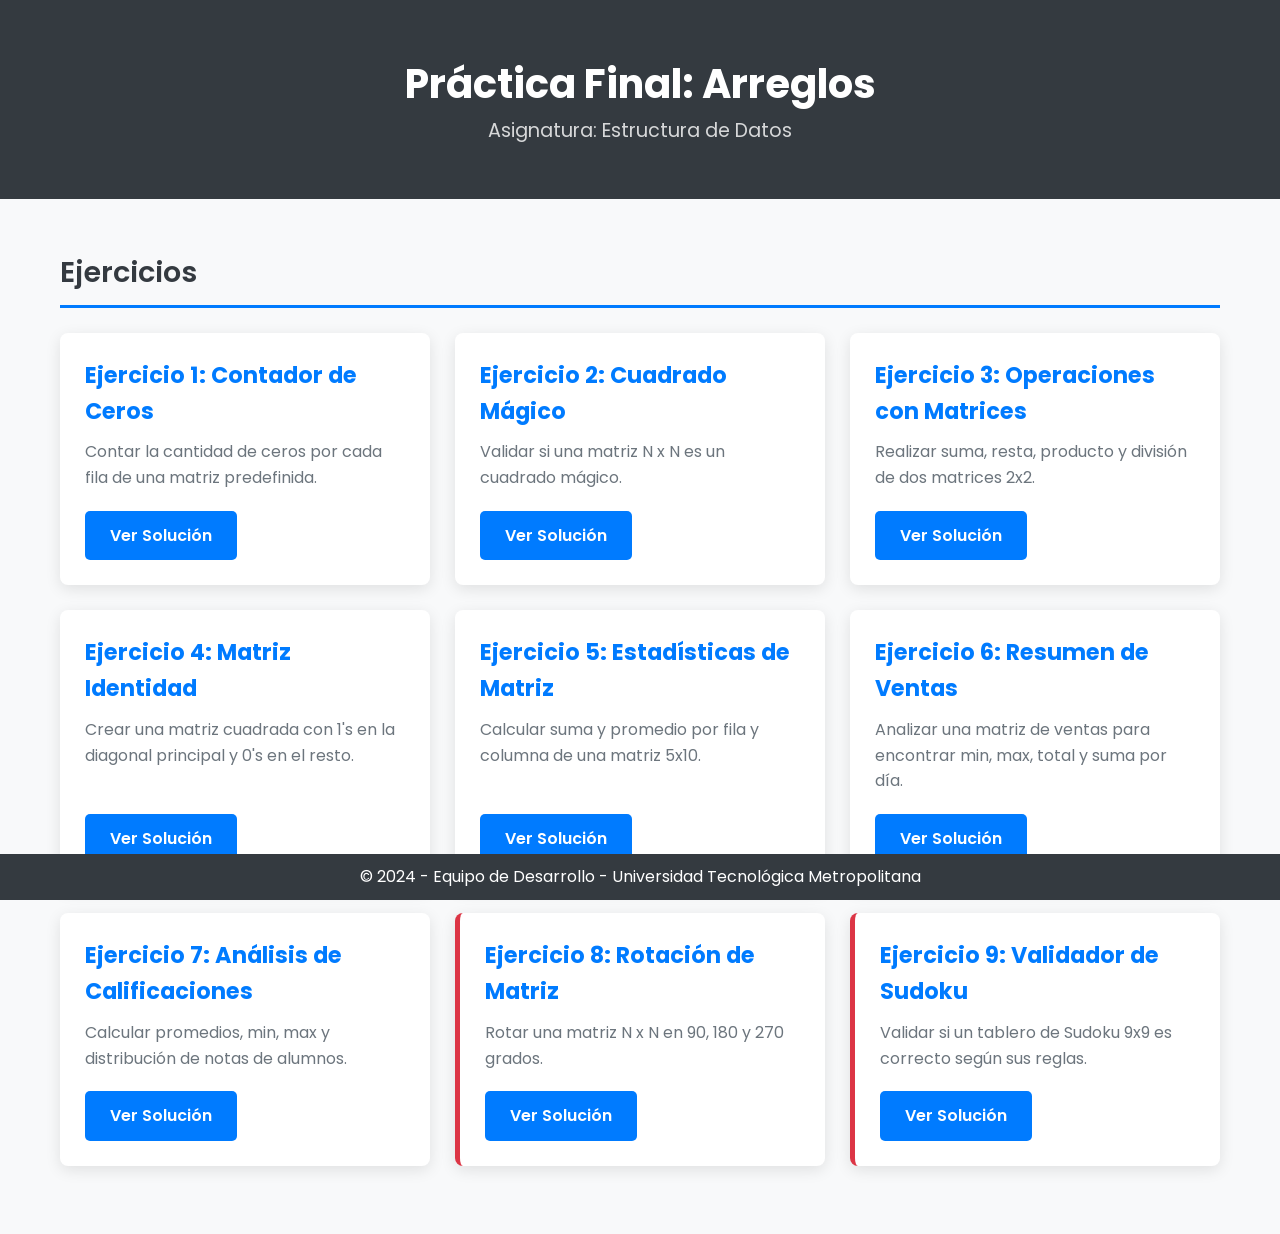
==== index.html @ a3f240a6 "uribe ya hice mi parte qleros" ====
<!DOCTYPE html>
<html lang="es">
<head>
    <meta charset="UTF-8">
    <meta name="viewport" content="width=device-width, initial-scale=1.0">
    <title>Proyecto Final - Estructura de Datos</title>
    <link rel="stylesheet" href="styles/style.css">
    <link href="https://fonts.googleapis.com/css2?family=Poppins:wght@400;600;700&display=swap" rel="stylesheet">
</head>
<body>

    <header class="main-header">
        <div class="container">
            <h1>Práctica Final: Arreglos</h1>
            <p class="subtitle">Asignatura: Estructura de Datos</p>
        </div>
    </header>

    <main class="container">
        <section class="team-section">
            <h2>Ejercicios</h2>
            <div class="exercise-grid">
                <div class="card">
                    <h3>Ejercicio 1: Contador de Ceros</h3>
                    <p>Contar la cantidad de ceros por cada fila de una matriz predefinida.</p>
                    <a href="pages/ejercicio1.html" class="btn">Ver Solución</a>
                </div>
                <div class="card">
                    <h3>Ejercicio 2: Cuadrado Mágico</h3>
                    <p>Validar si una matriz N x N es un cuadrado mágico.</p>
                    <a href="pages/ejercicio2.html" class="btn">Ver Solución</a>
                </div>
                <div class="card">
                    <h3>Ejercicio 3: Operaciones con Matrices</h3>
                    <p>Realizar suma, resta, producto y división de dos matrices 2x2.</p>
                    <a href="pages/ejercicio3.html" class="btn">Ver Solución</a>
                </div>
                <div class="card">
                    <h3>Ejercicio 4: Matriz Identidad</h3>
                    <p>Crear una matriz cuadrada con 1's en la diagonal principal y 0's en el resto.</p>
                    <a href="pages/ejercicio4.html" class="btn">Ver Solución</a>
                </div>
                <div class="card">
                    <h3>Ejercicio 5: Estadísticas de Matriz</h3>
                    <p>Calcular suma y promedio por fila y columna de una matriz 5x10.</p>
                    <a href="pages/ejercicio5.html" class="btn">Ver Solución</a>
                </div>
                <div class="card">
                    <h3>Ejercicio 6: Resumen de Ventas</h3>
                    <p>Analizar una matriz de ventas para encontrar min, max, total y suma por día.</p>
                    <a href="pages/ejercicio6.html" class="btn">Ver Solución</a>
                </div>
                <div class="card">
                    <h3>Ejercicio 7: Análisis de Calificaciones</h3>
                    <p>Calcular promedios, min, max y distribución de notas de alumnos.</p>
                    <a href="pages/ejercicio7.html" class="btn">Ver Solución</a>
                </div>
                <div class="card card-hard">
                    <h3>Ejercicio 8: Rotación de Matriz</h3>
                    <p>Rotar una matriz N x N en 90, 180 y 270 grados.</p>
                    <a href="pages/ejercicio8.html" class="btn">Ver Solución</a>
                </div>
                <div class="card card-hard">
                    <h3>Ejercicio 9: Validador de Sudoku</h3>
                    <p>Validar si un tablero de Sudoku 9x9 es correcto según sus reglas.</p>
                    <a href="pages/ejercicio9.html" class="btn">Ver Solución</a>
                </div>
            </div>
        </section>
    </main>

    <footer class="main-footer">
        <p>&copy; 2024 - Equipo de Desarrollo - Universidad Tecnológica Metropolitana</p>
    </footer>

</body>
</html>
---- styles/style.css ----
/* --- ESTILOS GLOBALES --- */
:root {
    --primary-color: #007bff; /* Azul primario */
    --primary-hover: #0056b3; /* Azul más oscuro */
    --secondary-color: #6c757d; /* Gris secundario */
    --background-color: #f8f9fa; /* Fondo claro */
    --card-bg-color: #ffffff; /* Fondo de las tarjetas */
    --text-color: #343a40; /* Texto principal oscuro */
    --header-bg: #343a40; /* Fondo del encabezado */
    --header-text: #ffffff; /* Texto del encabezado */
    --border-radius: 8px; /* Bordes redondeados */
    --shadow: 0 4px 15px rgba(0, 0, 0, 0.1); /* Sombra suave */
}

/* Reseteo básico y configuración de fuente */
* {
    box-sizing: border-box;
    margin: 0;
    padding: 0;
}

body {
    font-family: 'Poppins', sans-serif;
    background-color: var(--background-color);
    color: var(--text-color);
    line-height: 1.6;
}

.container {
    max-width: 1200px;
    margin: 0 auto;
    padding: 20px;
}

/* --- ENCABEZADO Y PIE DE PÁGINA --- */
.main-header {
    background-color: var(--header-bg);
    color: var(--header-text);
    padding: 2rem 0;
    text-align: center;
    margin-bottom: 30px;
}

.main-header h1 {
    font-size: 2.5rem;
    font-weight: 700;
}

.main-header .subtitle {
    font-size: 1.2rem;
    opacity: 0.8;
}

.main-footer {
    background-color: var(--header-bg);
    color: var(--header-text);
    text-align: center;
    padding: 1.5rem 0;
    margin-top: 40px;
    position: fixed;
    left: 0;
    bottom: 0;
    width: 100%;
    background: #343a40;
    color: #fff;
    text-align: center;
    padding: 10px 0;
    z-index: 100;
}

/* --- ESTILOS PARA LA PÁGINA PRINCIPAL (INDEX) --- */
.team-section {
    margin-bottom: 3rem;
}

.team-section h2 {
    font-size: 1.8rem;
    font-weight: 600;
    border-bottom: 3px solid var(--primary-color);
    padding-bottom: 10px;
    margin-bottom: 25px;
}

.exercise-grid {
    display: grid;
    grid-template-columns: repeat(auto-fit, minmax(320px, 1fr));
    gap: 25px;
}

.card {
    background-color: var(--card-bg-color);
    border-radius: var(--border-radius);
    box-shadow: var(--shadow);
    padding: 25px;
    display: flex;
    flex-direction: column;
    transition: transform 0.2s ease-in-out, box-shadow 0.2s ease-in-out;
}

.card:hover {
    transform: translateY(-5px);
    box-shadow: 0 8px 20px rgba(0, 0, 0, 0.15);
}

/* Para destacar los ejercicios más difíciles */
.card.card-hard {
    border-left: 5px solid #dc3545; /* Borde rojo para dificultad alta */
}

.card h3 {
    font-size: 1.4rem;
    margin-bottom: 10px;
    color: var(--primary-color);
}

.card p {
    flex-grow: 1; /* Empuja el botón hacia abajo */
    margin-bottom: 20px;
    color: var(--secondary-color);
}

/* --- COMPONENTES REUTILIZABLES (PARA LAS PÁGINAS DE EJERCICIOS) --- */
.btn {
    display: inline-block;
    background-color: var(--primary-color);
    color: #fff;
    padding: 12px 25px;
    text-decoration: none;
    border-radius: 5px;
    text-align: center;
    font-weight: 600;
    transition: background-color 0.2s ease;
    align-self: flex-start; /* Alinea el botón al inicio de la tarjeta */
}

.btn:hover {
    background-color: var(--primary-hover);
}

/* Estilos para los dashboards de cada ejercicio */
.dashboard {
    background-color: var(--card-bg-color);
    padding: 30px;
    border-radius: var(--border-radius);
    box-shadow: var(--shadow);
}

.dashboard h2 {
    margin-bottom: 20px;
    color: var(--primary-color);
}

/* Formularios y entradas */
.form-group {
    margin-bottom: 15px;
}

.form-group label {
    display: block;
    margin-bottom: 5px;
    font-weight: 600;
}

input[type="text"],
input[type="number"],
textarea {
    width: 100%;
    padding: 10px;
    border: 1px solid #ccc;
    border-radius: 5px;
    font-family: 'Poppins', sans-serif;
}

textarea {
    resize: vertical;
}

/* Resultados y salidas */
.results-area {
    margin-top: 25px;
    padding: 20px;
    background-color: #e9ecef;
    border-left: 5px solid var(--primary-color);
    border-radius: 5px;
}

.results-area h3 {
    margin-bottom: 15px;
}

pre {
    background-color: #343a40;
    color: #f8f9fa;
    padding: 15px;
    border-radius: 5px;
    white-space: pre-wrap; /* Para que el texto no se desborde */
    word-wrap: break-word;
}
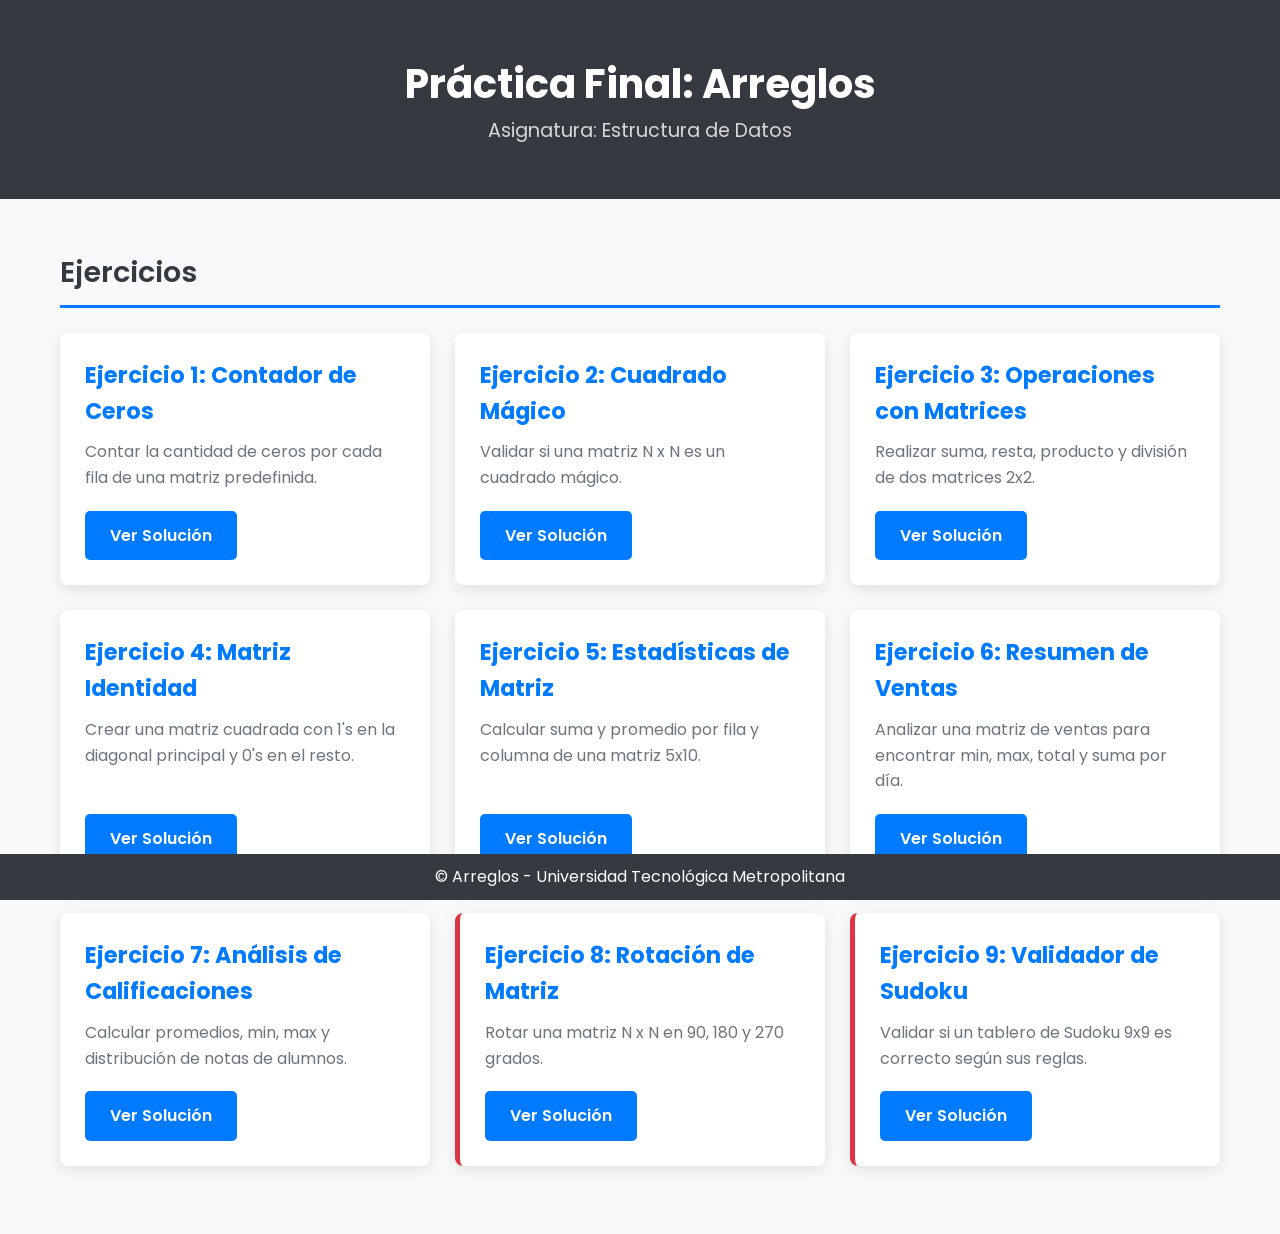
==== commit f9c82e11: "oli salavrg" ====
--- a/index.html
+++ b/index.html
@@ -70,7 +70,7 @@
     </main>
 
     <footer class="main-footer">
-        <p>&copy; 2024 - Equipo de Desarrollo - Universidad Tecnológica Metropolitana</p>
+        <p>&copy; Arreglos - Universidad Tecnológica Metropolitana</p>
     </footer>
 
 </body>
--- a/styles/style.css
+++ b/styles/style.css
@@ -196,4 +196,3 @@
     white-space: pre-wrap; /* Para que el texto no se desborde */
     word-wrap: break-word;
 }
-
